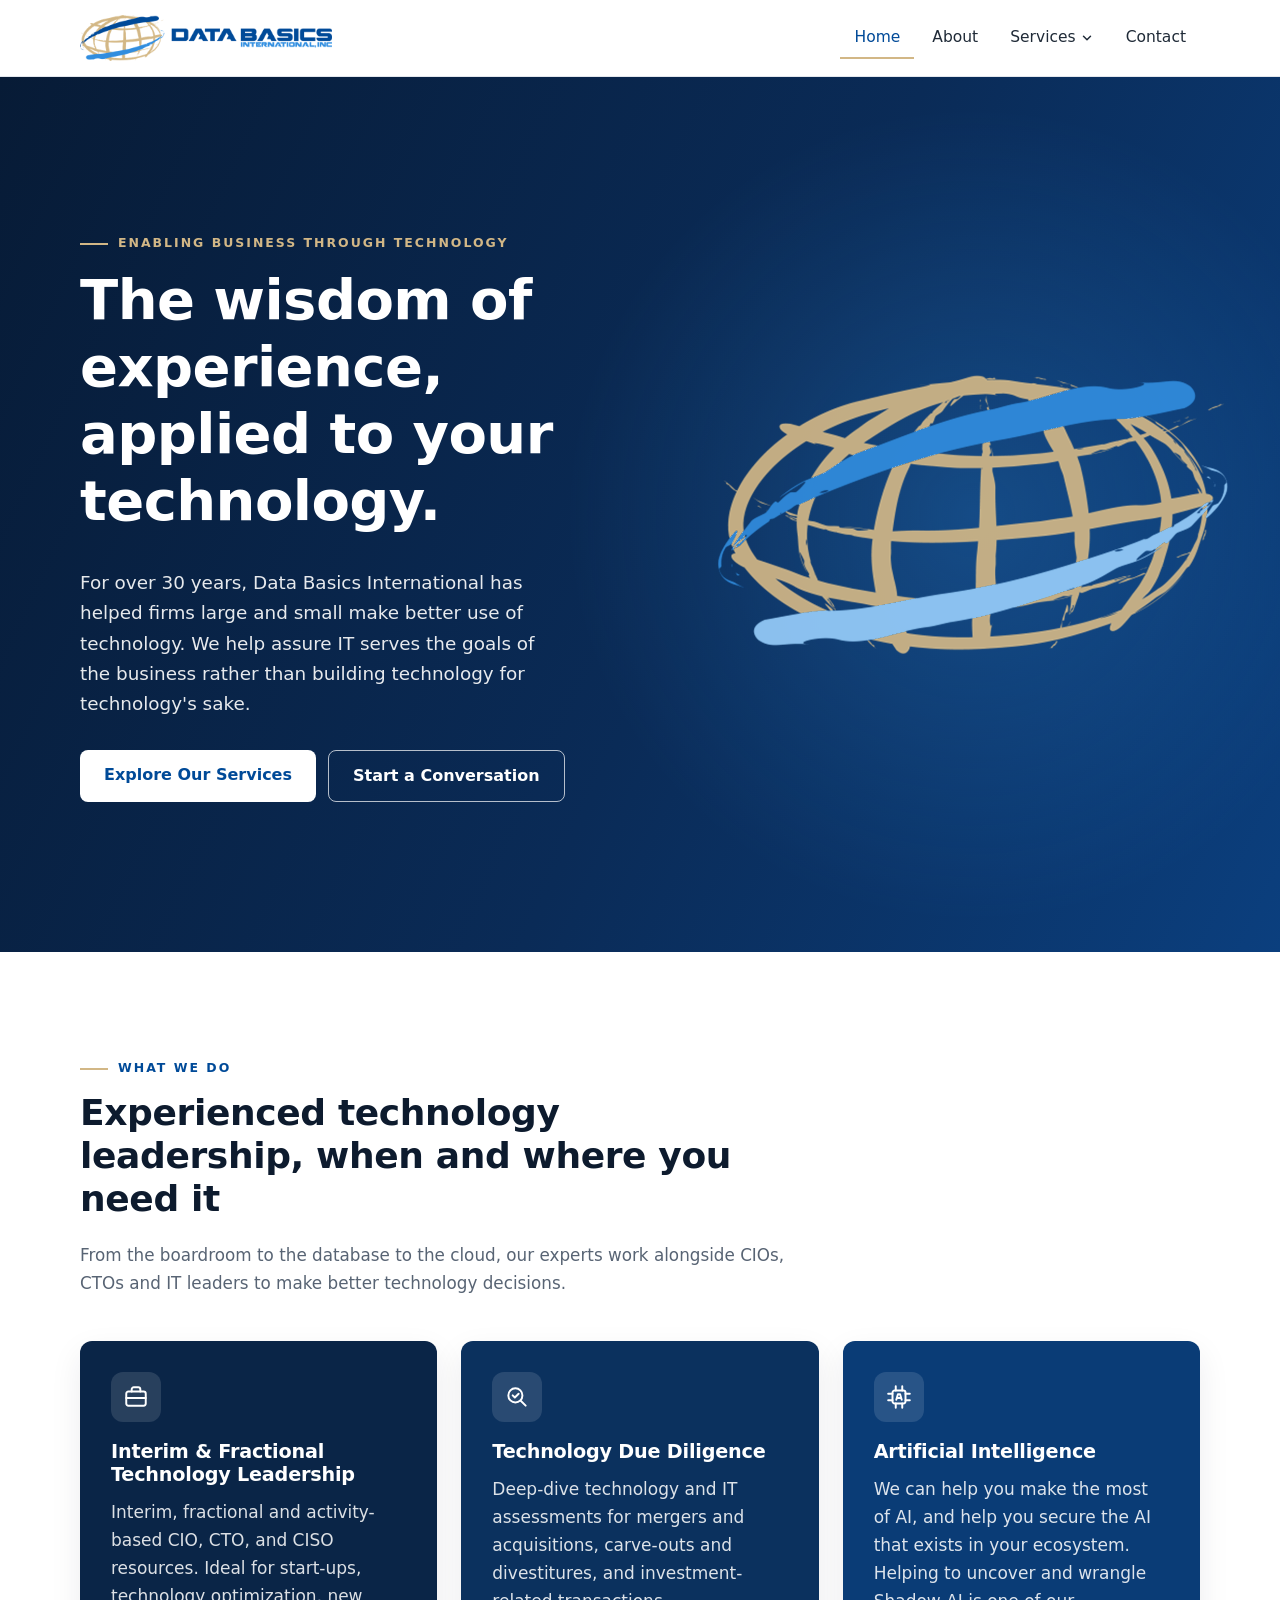
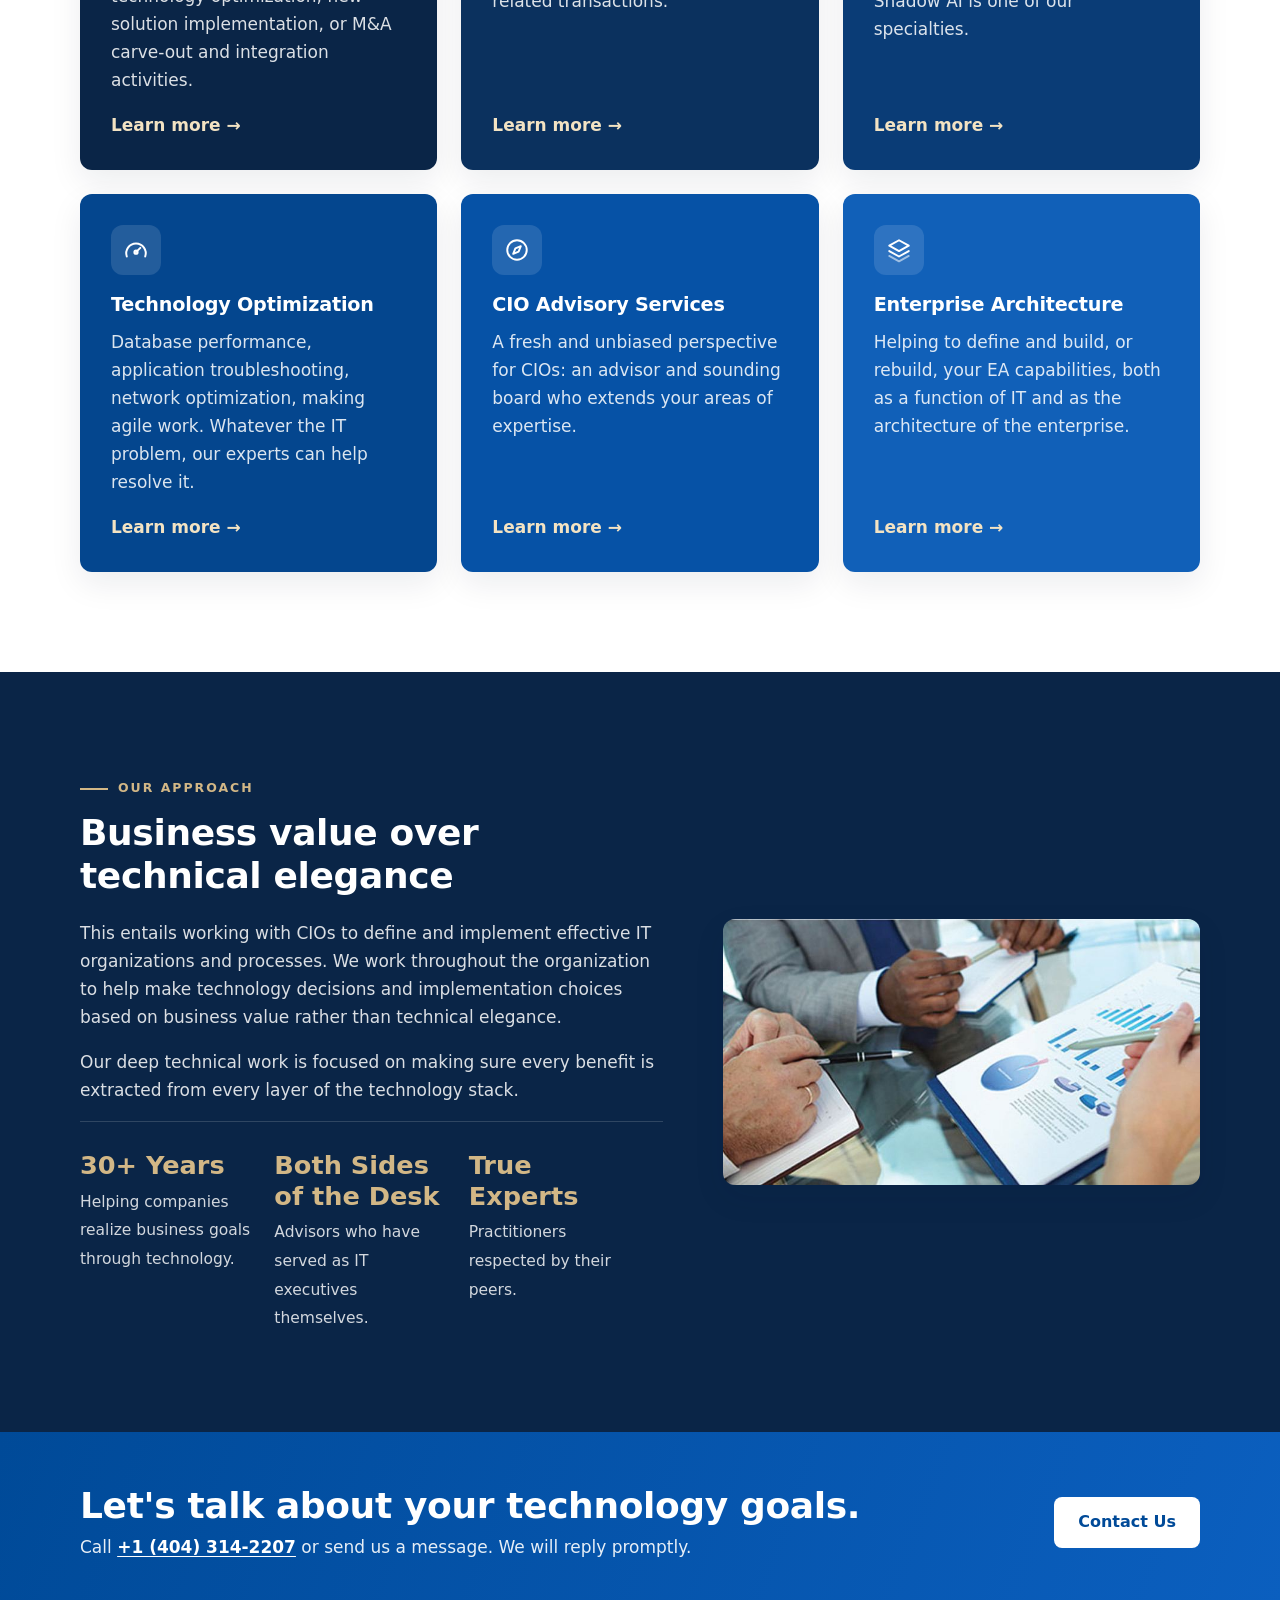
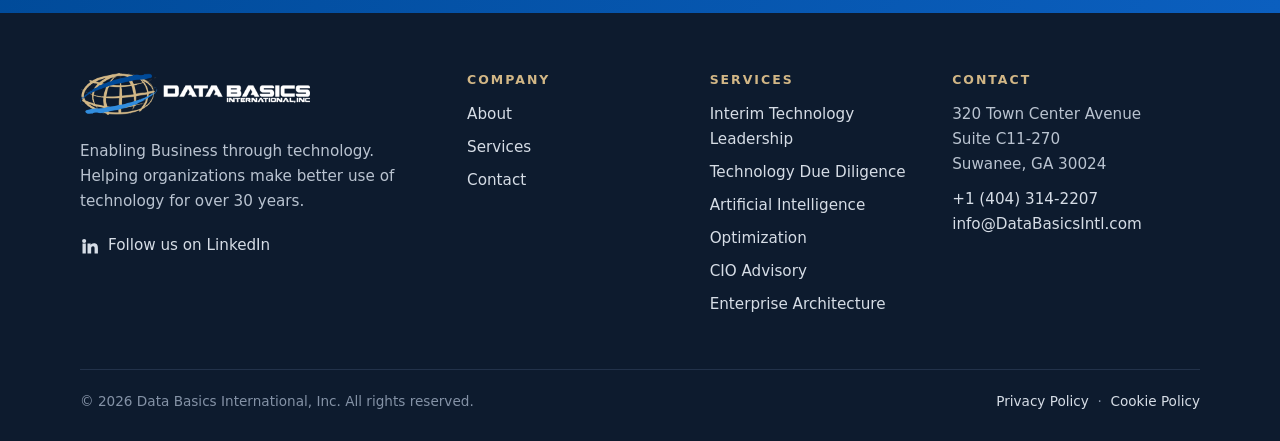
==== index.html @ 37223d24 "Use 'Technology Due Diligence' everywhere" ====
<!doctype html>
<html lang="en">
<head>
  <meta charset="utf-8">
  <meta http-equiv="Content-Security-Policy" content="default-src 'self'; script-src 'self'; style-src 'self' 'unsafe-inline' https://fonts.googleapis.com; font-src https://fonts.gstatic.com; img-src 'self' data:; connect-src 'self'; form-action https://forms.databasicsintl.com; base-uri 'self'; object-src 'none'">
  <meta name="referrer" content="strict-origin-when-cross-origin">
  <meta name="viewport" content="width=device-width, initial-scale=1">
  <title>Data Basics International | CIO Advisory, Interim CIO/CTO/CISO, Enterprise Architecture &amp; AI</title>
  <meta name="description" content="For over 30 years, Data Basics International has helped organizations make better use of technology: CIO advisory, interim and fractional CIO/CTO, enterprise architecture, technology due diligence, optimization and AI.">
  <link rel="canonical" href="https://databasicsintl.com/">
  <link rel="icon" href="images/favicon-32.png" sizes="32x32" type="image/png">
  <link rel="apple-touch-icon" href="images/apple-touch-icon.png">
  <link rel="preconnect" href="https://fonts.googleapis.com">
  <link rel="preconnect" href="https://fonts.gstatic.com" crossorigin>
  <link href="https://fonts.googleapis.com/css2?family=Inter:wght@400;500;600&family=Plus+Jakarta+Sans:wght@600;700;800&display=swap" rel="stylesheet">
  <link rel="stylesheet" href="css/styles.css?v=10">
</head>
<body>
  <a class="skip-link" href="#main">Skip to content</a>

  <header class="site-header">
    <div class="container header-inner">
      <a class="logo" href="./"><img src="images/logo-horizontal.png" alt="Data Basics International, Inc." width="702" height="128"></a>
      <button class="nav-toggle" aria-label="Menu" aria-expanded="false" aria-controls="site-nav"><span></span><span></span><span></span></button>
      <nav class="nav" id="site-nav" aria-label="Main">
        <a href="./" aria-current="page">Home</a>
        <a href="about.html">About</a>
        <div class="dropdown">
          <a class="dropdown-toggle" href="services.html" aria-haspopup="true">Services <svg class="caret" viewBox="0 0 24 24" fill="none" stroke="currentColor" stroke-width="2.5" stroke-linecap="round" stroke-linejoin="round" aria-hidden="true"><path d="m6 9 6 6 6-6"/></svg></a>
          <div class="dropdown-menu">
            <a href="services.html#interim">Interim &amp; Fractional Technology Leadership</a>
            <a href="services.html#due-diligence">Technology Due Diligence</a>
            <a href="services.html#ai">Artificial Intelligence</a>
            <a href="services.html#optimization">Technology Optimization</a>
            <a href="services.html#advisory">CIO Advisory Services</a>
            <a href="services.html#architecture">Enterprise Architecture</a>
          </div>
        </div>
        <a href="contact.html">Contact</a>
      </nav>
    </div>
  </header>

  <main id="main">
    <section class="hero hero-logo">
      <div class="container">
        <span class="eyebrow">Enabling Business through technology</span>
        <h1>The wisdom of experience, applied to your technology.</h1>
        <p>For over 30 years, Data Basics International has helped firms large and small make better use of technology. We help assure IT serves the goals of the business rather than building technology for technology's sake.</p>
        <div class="actions">
          <a class="btn btn-light" href="services.html">Explore Our Services</a>
          <a class="btn btn-ghost" href="contact.html#request">Start a Conversation</a>
        </div>
      </div>
    </section>

    <section class="section">
      <div class="container">
        <div class="section-head">
          <span class="eyebrow">What we do</span>
          <h2>Experienced technology leadership, when and where you need it</h2>
          <p>From the boardroom to the database to the cloud, our experts work alongside CIOs, CTOs and IT leaders to make better technology decisions.</p>
        </div>
        <div class="grid grid-3 services-graded">
          <div class="card card-feature">
            <div class="icon"><svg viewBox="0 0 24 24" fill="none" stroke="currentColor" stroke-width="1.8" stroke-linecap="round" stroke-linejoin="round"><rect x="3" y="7" width="18" height="13" rx="2"/><path d="M8 7V5a2 2 0 0 1 2-2h4a2 2 0 0 1 2 2v2M3 13h18"/></svg></div>
            <h3>Interim &amp; Fractional Technology Leadership</h3>
            <p>Interim, fractional and activity-based CIO, CTO, and CISO resources. Ideal for start-ups, technology optimization, new solution implementation, or M&amp;A carve-out and integration activities.</p>
            <a class="more" href="services.html#interim">Learn more &rarr;</a>
          </div>
          <div class="card card-feature">
            <div class="icon"><svg viewBox="0 0 24 24" fill="none" stroke="currentColor" stroke-width="1.8" stroke-linecap="round" stroke-linejoin="round"><circle cx="10.5" cy="10.5" r="6.5"/><path d="m20 20-4.8-4.8M8 10.5l2 2 3.5-3.5"/></svg></div>
            <h3>Technology Due Diligence</h3>
            <p>Deep-dive technology and IT assessments for mergers and acquisitions, carve-outs and divestitures, and investment-related transactions.</p>
            <a class="more" href="services.html#due-diligence">Learn more &rarr;</a>
          </div>
          <div class="card card-feature">
            <div class="icon"><svg viewBox="0 0 24 24" fill="none" stroke="currentColor" stroke-width="1.8" stroke-linecap="round" stroke-linejoin="round"><rect x="6" y="6" width="12" height="12" rx="2"/><path d="M9.5 14.5 11 9.5h2l1.5 5M10 13h4M9 2v4M15 2v4M9 18v4M15 18v4M2 9h4M2 15h4M18 9h4M18 15h4"/></svg></div>
            <h3>Artificial Intelligence</h3>
            <p>We can help you make the most of AI, and help you secure the AI that exists in your ecosystem. Helping to uncover and wrangle Shadow AI is one of our specialties.</p>
            <a class="more" href="services.html#ai">Learn more &rarr;</a>
          </div>
          <div class="card card-feature">
            <div class="icon"><svg viewBox="0 0 24 24" fill="none" stroke="currentColor" stroke-width="1.8" stroke-linecap="round" stroke-linejoin="round"><path d="M12 14l4-4"/><path d="M3.5 18a9 9 0 1 1 17 0"/><circle cx="12" cy="14" r="1.5"/></svg></div>
            <h3>Technology Optimization</h3>
            <p>Database performance, application troubleshooting, network optimization, making agile work. Whatever the IT problem, our experts can help resolve it.</p>
            <a class="more" href="services.html#optimization">Learn more &rarr;</a>
          </div>
          <div class="card card-feature">
            <div class="icon"><svg viewBox="0 0 24 24" fill="none" stroke="currentColor" stroke-width="1.8" stroke-linecap="round" stroke-linejoin="round"><circle cx="12" cy="12" r="9"/><path d="m15.5 8.5-2 5-5 2 2-5z"/></svg></div>
            <h3>CIO Advisory Services</h3>
            <p>A fresh and unbiased perspective for CIOs: an advisor and sounding board who extends your areas of expertise.</p>
            <a class="more" href="services.html#advisory">Learn more &rarr;</a>
          </div>
          <div class="card card-feature">
            <div class="icon"><svg viewBox="0 0 24 24" fill="none" stroke="currentColor" stroke-width="1.8" stroke-linecap="round" stroke-linejoin="round"><path d="m12 3 9 5-9 5-9-5 9-5z"/><path d="m3 13 9 5 9-5"/><path d="m3 17.5 9 5 9-5" opacity=".55"/></svg></div>
            <h3>Enterprise Architecture</h3>
            <p>Helping to define and build, or rebuild, your EA capabilities, both as a function of IT and as the architecture of the enterprise.</p>
            <a class="more" href="services.html#architecture">Learn more &rarr;</a>
          </div>
        </div>
      </div>
    </section>

    <section class="section band">
      <div class="container split">
        <div>
          <span class="eyebrow" style="color:var(--tan)">Our approach</span>
          <h2>Business value over technical elegance</h2>
          <p>This entails working with CIOs to define and implement effective IT organizations and processes. We work throughout the organization to help make technology decisions and implementation choices based on business value rather than technical elegance.</p>
          <p>Our deep technical work is focused on making sure every benefit is extracted from every layer of the technology stack.</p>
          <div class="pillars">
            <div><strong>30+ Years</strong><span>Helping companies realize business goals through technology.</span></div>
            <div><strong>Both Sides of the Desk</strong><span>Advisors who have served as IT executives themselves.</span></div>
            <div><strong>True Experts</strong><span>Practitioners respected by their peers.</span></div>
          </div>
        </div>
        <img src="images/consultation.jpg" alt="Consultants reviewing charts and reports at a meeting" width="800" height="446" loading="lazy">
      </div>
    </section>

    <section class="cta">
      <div class="container">
        <div>
          <h2>Let's talk about your technology goals.</h2>
          <p>Call <a href="tel:+14043142207" target="_blank" rel="noopener">+1 (404) 314-2207</a> or send us a message. We will reply promptly.</p>
        </div>
        <a class="btn btn-light" href="contact.html#request">Contact Us</a>
      </div>
    </section>
  </main>

  <footer class="site-footer">
    <div class="container">
      <div class="footer-grid">
        <div>
          <a class="logo" href="./"><img src="images/logo-horizontal-light.png" alt="Data Basics International, Inc." width="702" height="128" loading="lazy"></a>
          <p style="margin-top:16px">Enabling Business through technology. Helping organizations make better use of technology for over 30 years.</p>
          <a class="social" href="https://www.linkedin.com/company/11306649/" rel="noopener" target="_blank"><svg viewBox="0 0 24 24" fill="currentColor" aria-hidden="true"><path d="M4.98 3.5a2.5 2.5 0 1 1 0 5 2.5 2.5 0 0 1 0-5zM3 9h4v12H3zM9 9h3.8v1.7h.1c.5-1 1.8-2 3.8-2 4 0 4.8 2.6 4.8 6V21h-4v-5.6c0-1.3 0-3-1.9-3s-2.2 1.5-2.2 2.9V21H9z"/></svg> Follow us on LinkedIn</a>
        </div>
        <div>
          <h3>Company</h3>
          <ul>
            <li><a href="about.html">About</a></li>
            <li><a href="services.html">Services</a></li>
            <li><a href="contact.html">Contact</a></li>
          </ul>
        </div>
        <div>
          <h3>Services</h3>
          <ul>
            <li><a href="services.html#interim">Interim Technology Leadership</a></li>
            <li><a href="services.html#due-diligence">Technology Due Diligence</a></li>
            <li><a href="services.html#ai">Artificial Intelligence</a></li>
            <li><a href="services.html#optimization">Optimization</a></li>
            <li><a href="services.html#advisory">CIO Advisory</a></li>
            <li><a href="services.html#architecture">Enterprise Architecture</a></li>
          </ul>
        </div>
        <div>
          <h3>Contact</h3>
          <address>320 Town Center Avenue<br>Suite C11-270<br>Suwanee, GA 30024</address>
          <p style="margin-top:10px"><a href="tel:+14043142207" target="_blank" rel="noopener">+1 (404) 314-2207</a><br><a href="mailto:info@DataBasicsIntl.com">info@DataBasicsIntl.com</a></p>
        </div>
      </div>
      <div class="footer-bottom">
        <span>&copy; <span id="year">2026</span> Data Basics International, Inc. All rights reserved.</span>
        <span><a href="privacy.html">Privacy Policy</a> &nbsp;&middot;&nbsp; <a href="cookies.html">Cookie Policy</a></span>
      </div>
    </div>
  </footer>

  <script src="js/main.js?v=2"></script>
</body>
</html>
---- css/styles.css ----
/* DataBasicsIntl.com — site styles */
:root {
  --navy: #004a98;        /* logo "DATA BASICS" */
  --navy-dark: #0a2547;   /* dark sections */
  --navy-ink: #0d1b2e;    /* headings */
  --blue: #318dde;        /* logo swoosh */
  --tan: #d2b786;         /* logo globe */
  --tan-light: #f6f0e4;
  --ink: #1f2a37;
  --muted: #586474;
  --line: #e3e7ed;
  --paper: #ffffff;
  --mist: #f4f7fb;
  --radius: 12px;
  --shadow: 0 12px 32px rgba(13, 27, 46, 0.08);
  --max: 1160px;
  --head: "Plus Jakarta Sans", "Segoe UI", system-ui, -apple-system, Roboto, Arial, sans-serif;
  --sans: "Inter", system-ui, -apple-system, "Segoe UI", Roboto, Arial, sans-serif;
}

*, *::before, *::after { box-sizing: border-box; }
html { scroll-behavior: smooth; }
body { margin: 0; font-family: var(--sans); font-size: 17px; line-height: 1.65; color: var(--ink); background: var(--paper); -webkit-font-smoothing: antialiased; }
img { max-width: 100%; height: auto; display: block; }
a { color: var(--navy); text-underline-offset: 3px; }
a:hover { color: var(--blue); }
h1, h2, h3 { font-family: var(--head); color: var(--navy-ink); font-weight: 700; line-height: 1.2; letter-spacing: -0.01em; margin: 0 0 0.6em; }
h1 { font-size: clamp(2.1rem, 4.6vw, 3.5rem); font-weight: 800; }
h2 { font-size: clamp(1.6rem, 3vw, 2.25rem); }
h3 { font-size: 1.2rem; }
p { margin: 0 0 1em; }

.container { width: 100%; max-width: var(--max); margin: 0 auto; padding: 0 20px; }
.skip-link { position: absolute; left: -9999px; }
.skip-link:focus { left: 16px; top: 16px; z-index: 100; background: #fff; padding: 8px 14px; border-radius: 8px; }

/* Header */
.site-header { position: sticky; top: 0; z-index: 50; background: rgba(255,255,255,0.96); backdrop-filter: blur(8px); border-bottom: 1px solid var(--line); }
.header-inner { display: flex; align-items: center; justify-content: space-between; gap: 16px; min-height: 76px; }
.logo { display: inline-flex; align-items: center; }
.logo img { height: 46px; width: auto; }
.nav { display: flex; align-items: center; gap: 4px; }
.nav a { color: var(--ink); text-decoration: none; font-weight: 500; font-size: 0.97rem; padding: 8px 14px; border-radius: 8px; }
.nav a:hover { background: var(--mist); color: var(--navy); }
.nav a[aria-current="page"] { color: var(--navy); box-shadow: inset 0 -2px 0 var(--tan); border-radius: 0; }
/* Services dropdown: opens on hover or keyboard focus (desktop); always listed in the phone menu */
.dropdown { position: relative; }
.dropdown-toggle { display: inline-flex; align-items: center; gap: 4px; }
.caret { width: 14px; height: 14px; transition: transform 0.15s ease; }
.dropdown-menu { display: none; position: absolute; top: 100%; right: -60px; z-index: 60; min-width: 340px; padding-top: 8px; }
.dropdown-menu::before { content: ""; position: absolute; inset: 8px 0 0; background: #fff; border: 1px solid var(--line); border-top: 3px solid var(--tan); border-radius: 0 0 10px 10px; box-shadow: var(--shadow); z-index: -1; }
.dropdown-menu a { display: block; padding: 10px 18px; border-radius: 0; font-size: 0.95rem; white-space: nowrap; }
.dropdown-menu a:first-child { margin-top: 6px; }
.dropdown-menu a:last-child { margin-bottom: 6px; }
.dropdown:hover .dropdown-menu, .dropdown:focus-within .dropdown-menu { display: block; }
.dropdown:hover .caret, .dropdown:focus-within .caret { transform: rotate(180deg); }
.nav-toggle { display: none; background: none; border: 1px solid var(--line); border-radius: 8px; padding: 8px 10px; cursor: pointer; }
.nav-toggle span { display: block; width: 20px; height: 2px; background: var(--ink); margin: 4px 0; }
@media (max-width: 880px) {
  .nav-toggle { display: block; }
  .nav { display: none; position: absolute; top: 76px; left: 0; right: 0; flex-direction: column; align-items: stretch; gap: 0; background: #fff; border-bottom: 1px solid var(--line); padding: 8px 20px 16px; }
  .nav.open { display: flex; }
  .nav a { padding: 12px 8px; }
  .nav a[aria-current="page"] { box-shadow: none; }
  .dropdown-menu { display: block; position: static; min-width: 0; padding: 0 0 6px 14px; }
  .dropdown-menu::before { display: none; }
  .dropdown-menu a { padding: 9px 8px; font-size: 0.93rem; color: var(--muted); border-left: 2px solid var(--line); white-space: normal; }
  .dropdown-menu a:first-child, .dropdown-menu a:last-child { margin: 0; }
  .caret { display: none; }
}
@media (max-width: 420px) { .logo img { height: 36px; } }

/* Buttons */
.btn { display: inline-block; background: var(--navy); color: #fff !important; text-decoration: none; font-family: var(--head); font-weight: 600; padding: 12px 24px; border-radius: 8px; border: 0; cursor: pointer; font-size: 1rem; transition: background 0.15s ease, transform 0.15s ease; }
.btn:hover { background: var(--navy-dark); transform: translateY(-1px); }
.btn-outline { background: transparent; border: 1.5px solid currentColor; color: var(--navy) !important; }
.btn-outline:hover { background: var(--mist); }
.btn-light { background: #fff; color: var(--navy) !important; }
.btn-light:hover { background: var(--tan-light); }
.btn-ghost { background: transparent; border: 1.5px solid rgba(255,255,255,0.7); color: #fff !important; }
.btn-ghost:hover { background: rgba(255,255,255,0.12); }

/* Hero */
.hero { position: relative; color: #fff; background: var(--navy-dark); overflow: hidden; }
.hero::before { content: ""; position: absolute; inset: 0; background: linear-gradient(100deg, rgba(10,37,71,0.95) 0%, rgba(10,37,71,0.82) 48%, rgba(0,74,152,0.45) 100%); }
.hero.hero-logo { background: radial-gradient(circle at 76% 50%, rgba(49,141,222,0.28), rgba(49,141,222,0) 38%), linear-gradient(115deg, #071b36 0%, #0a2b57 55%, #0b3f7e 100%); }
.hero.hero-logo::before { background: none; }
.hero.hero-logo::after { content: ""; position: absolute; right: 4%; top: 50%; transform: translateY(-50%); width: min(40vw, 580px); aspect-ratio: 984 / 538; background: url("../images/hero-logo-globe.png") center / contain no-repeat; opacity: 0.92; pointer-events: none; }
.hero.hero-logo .container { z-index: 1; }
.hero.hero-logo h1, .hero.hero-logo p { max-width: 30rem; }
@media (max-width: 1100px) { .hero.hero-logo::after { width: 38vw; right: 2%; opacity: 0.6; } }
@media (max-width: 880px) { .hero.hero-logo::after { width: 90vw; right: -20vw; top: 62%; opacity: 0.18; } }
.hero .container { position: relative; padding-top: clamp(76px, 12vw, 150px); padding-bottom: clamp(76px, 12vw, 150px); }
.hero h1 { color: #fff; max-width: 14em; }
.hero p { font-size: 1.15rem; max-width: 36em; color: rgba(255,255,255,0.9); }
.hero .actions { display: flex; flex-wrap: wrap; gap: 12px; margin-top: 30px; }
.eyebrow { display: inline-block; text-transform: uppercase; letter-spacing: 0.16em; font-size: 0.78rem; font-weight: 700; font-family: var(--head); color: var(--navy); margin-bottom: 12px; }
.eyebrow::before { content: ""; display: inline-block; width: 28px; height: 2px; background: var(--tan); vertical-align: middle; margin-right: 10px; }
.hero .eyebrow { color: var(--tan); }

.page-hero { background: var(--navy-dark) url("../images/boardroom.jpg") center / cover no-repeat; position: relative; color: #fff; }
.page-hero::before { content: ""; position: absolute; inset: 0; background: rgba(10,37,71,0.86); }
.page-hero .container { position: relative; padding-top: 64px; padding-bottom: 56px; }
.page-hero h1 { color: #fff; margin-bottom: 0.4em; }
.page-hero p { color: rgba(255,255,255,0.88); max-width: 46em; font-size: 1.08rem; margin: 0; }
.page-hero .eyebrow { color: var(--tan); }

/* Sections */
.section { padding: clamp(56px, 8vw, 100px) 0; }
.section-alt { background: var(--mist); }
.section-head { max-width: 42em; margin-bottom: 44px; }
.section-head p { color: var(--muted); font-size: 1.05rem; }
.center { text-align: center; margin-left: auto; margin-right: auto; }

.grid { display: grid; gap: 24px; }
.grid-3 { grid-template-columns: repeat(3, 1fr); }
.grid-2 { grid-template-columns: repeat(2, 1fr); }
@media (max-width: 900px) { .grid-3 { grid-template-columns: repeat(2, 1fr); } }
@media (max-width: 640px) { .grid-3, .grid-2 { grid-template-columns: 1fr; } }

.card { background: #fff; border: 1px solid var(--line); border-radius: var(--radius); padding: 30px; box-shadow: var(--shadow); display: flex; flex-direction: column; }
.card p { color: var(--muted); }
.card p:last-child { margin-bottom: 0; }
.card .more { margin-top: auto; font-weight: 600; text-decoration: none; font-family: var(--head); }
.card-feature { background: var(--card-bg, var(--navy)); border-color: transparent; color: #fff; }
/* Home service cards: graded from deep navy to brand blue */
.services-graded .card-feature:nth-child(1) { --card-bg: #0a2547; }
.services-graded .card-feature:nth-child(2) { --card-bg: #0b315e; }
.services-graded .card-feature:nth-child(3) { --card-bg: #0a3c76; }
.services-graded .card-feature:nth-child(4) { --card-bg: #04468e; }
.services-graded .card-feature:nth-child(5) { --card-bg: #0652a6; }
.services-graded .card-feature:nth-child(6) { --card-bg: #1160b8; }
.card-feature .more:hover { color: #fff; }
.card-feature h3 { color: #fff; }
.card-feature p { color: rgba(255,255,255,0.86); }
.card-feature .more { color: #f3e3c3; }
.icon { width: 50px; height: 50px; border-radius: 12px; background: var(--tan-light); color: var(--navy); display: grid; place-items: center; margin-bottom: 18px; flex: none; }
.icon svg { width: 26px; height: 26px; }
.card-feature .icon { background: rgba(255,255,255,0.12); color: #fff; }

.split { display: grid; grid-template-columns: 1.1fr 0.9fr; gap: 60px; align-items: center; }
.split.reverse { grid-template-columns: 0.9fr 1.1fr; }
.split img { border-radius: var(--radius); box-shadow: var(--shadow); width: 100%; object-fit: cover; }
@media (max-width: 880px) { .split, .split.reverse { grid-template-columns: 1fr; gap: 32px; } }

.pillars { display: grid; grid-template-columns: repeat(3, 1fr); gap: 0; border-top: 1px solid rgba(255,255,255,0.15); }
.pillars div { padding: 28px 24px 0 0; }
.pillars strong { display: block; font-family: var(--head); font-size: 1.6rem; color: var(--tan); line-height: 1.2; margin-bottom: 6px; }
.pillars span { color: rgba(255,255,255,0.82); font-size: 0.97rem; }
@media (max-width: 700px) { .pillars { grid-template-columns: 1fr; } }
.band { background: var(--navy-dark); color: #fff; }
.band h2 { color: #fff; }
.band p { color: rgba(255,255,255,0.85); }

.checks { list-style: none; padding: 0; margin: 0 0 1em; }
.checks li { position: relative; padding-left: 30px; margin-bottom: 10px; }
.checks li::before { content: ""; position: absolute; left: 0; top: 0.45em; width: 18px; height: 18px; border-radius: 50%; background: var(--navy) url("data:image/svg+xml,%3Csvg xmlns='http://www.w3.org/2000/svg' viewBox='0 0 24 24' fill='none' stroke='white' stroke-width='3.5' stroke-linecap='round' stroke-linejoin='round'%3E%3Cpath d='M5 12l5 5L20 7'/%3E%3C/svg%3E") center / 12px no-repeat; }
.checks.two-col { columns: 2; column-gap: 32px; }
.checks.two-col li { break-inside: avoid; }
@media (max-width: 640px) { .checks.two-col { columns: 1; } }

/* Services page */
.service-block { display: grid; grid-template-columns: 64px 1fr; gap: 24px; padding: 44px 0; border-bottom: 1px solid var(--line); scroll-margin-top: 96px; }
.service-block:last-child { border-bottom: 0; }
.service-block .icon { margin: 0; width: 64px; height: 64px; }
.service-block h2 { font-size: 1.6rem; }
@media (max-width: 640px) { .service-block { grid-template-columns: 1fr; gap: 12px; } }

/* CTA */
.cta { background: linear-gradient(110deg, var(--navy) 0%, #0b5fbf 100%); color: #fff; }
.cta .container { display: flex; flex-wrap: wrap; align-items: center; justify-content: space-between; gap: 24px; padding-top: 52px; padding-bottom: 52px; }
.cta h2 { color: #fff; margin: 0 0 6px; }
.cta p { margin: 0; color: rgba(255,255,255,0.9); }
.cta p a { color: #fff; font-weight: 600; }

/* Contact */
.contact-grid { display: grid; grid-template-columns: 1fr 1.45fr; gap: 44px; align-items: start; }
@media (max-width: 880px) { .contact-grid { grid-template-columns: 1fr; } }
.contact-item { display: flex; gap: 14px; align-items: flex-start; margin-bottom: 22px; }
.contact-item .icon { margin: 0; width: 46px; height: 46px; }
.contact-item strong { display: block; font-family: var(--head); }
#request { scroll-margin-top: 96px; }
form .field { margin-bottom: 18px; }
form .row { display: grid; grid-template-columns: 1fr 1fr; gap: 16px; }
@media (max-width: 600px) { form .row { grid-template-columns: 1fr; } }
label, .label { display: block; font-weight: 600; font-size: 0.93rem; margin-bottom: 6px; }
label .opt, .label .opt { font-weight: 400; color: var(--muted); }
input[type="text"], input[type="email"], input[type="tel"], select, textarea { width: 100%; font: inherit; font-size: 1rem; color: var(--ink); padding: 12px 14px; border: 1px solid #c9d1dc; border-radius: 8px; background: #fff; }
textarea { min-height: 150px; resize: vertical; }
input:focus, select:focus, textarea:focus { outline: 3px solid rgba(49, 141, 222, 0.25); border-color: var(--blue); }
.file-drop { position: relative; display: block; border: 2px dashed #c9d1dc; border-radius: 10px; padding: 22px; text-align: center; background: var(--mist); cursor: pointer; font-weight: 400; transition: border-color 0.15s ease, background 0.15s ease; }
.file-drop:hover, .file-drop.drag { border-color: var(--blue); background: #eaf3fc; }
.file-drop input { position: absolute; width: 1px; height: 1px; opacity: 0; }
.file-drop strong { color: var(--navy); }
.file-drop .hint { color: var(--muted); font-size: 0.9rem; margin: 4px 0 0; }
.file-list { list-style: none; margin: 10px 0 0; padding: 0; font-size: 0.92rem; text-align: left; }
.file-list li { padding: 4px 0; border-bottom: 1px solid var(--line); }
.file-list .err { color: #b42318; }
.consent { display: flex; gap: 10px; align-items: flex-start; font-weight: 400; font-size: 0.93rem; }
.consent input { margin-top: 3px; width: 20px; height: 20px; flex: none; accent-color: var(--navy); }
.form-status { margin-top: 14px; font-weight: 500; }
.form-status.error { color: #b42318; }
.hp { position: absolute; left: -9999px; }

/* Legal */
.prose { max-width: 780px; }
.prose h2 { font-size: 1.4rem; margin-top: 1.8em; }
.prose ul { padding-left: 1.2em; }
.prose li { margin-bottom: 6px; }
.updated { color: rgba(255,255,255,0.75) !important; font-size: 0.95rem !important; margin-top: 8px !important; }

/* Footer */
.site-footer { background: var(--navy-ink); color: #b9c3d0; font-size: 0.95rem; }
.site-footer .container { padding-top: 60px; padding-bottom: 28px; }
.footer-grid { display: grid; grid-template-columns: 1.7fr 1fr 1fr 1.2fr; gap: 36px; }
@media (max-width: 880px) { .footer-grid { grid-template-columns: 1fr 1fr; } }
@media (max-width: 520px) { .footer-grid { grid-template-columns: 1fr; } }
.site-footer .logo img { height: 42px; }
.site-footer h3 { font-family: var(--head); font-size: 0.78rem; text-transform: uppercase; letter-spacing: 0.16em; color: var(--tan); margin-bottom: 14px; font-weight: 700; }
.site-footer ul { list-style: none; padding: 0; margin: 0; }
.site-footer li { margin-bottom: 8px; }
.site-footer a { color: #d6dde6; text-decoration: none; }
.site-footer a:hover { color: #fff; }
.site-footer address { font-style: normal; }
.social { display: inline-flex; align-items: center; gap: 8px; margin-top: 4px; }
.social svg { width: 20px; height: 20px; }
.footer-bottom { border-top: 1px solid #22324a; margin-top: 44px; padding-top: 20px; font-size: 0.85rem; color: #8492a6; display: flex; flex-wrap: wrap; justify-content: space-between; gap: 8px; }
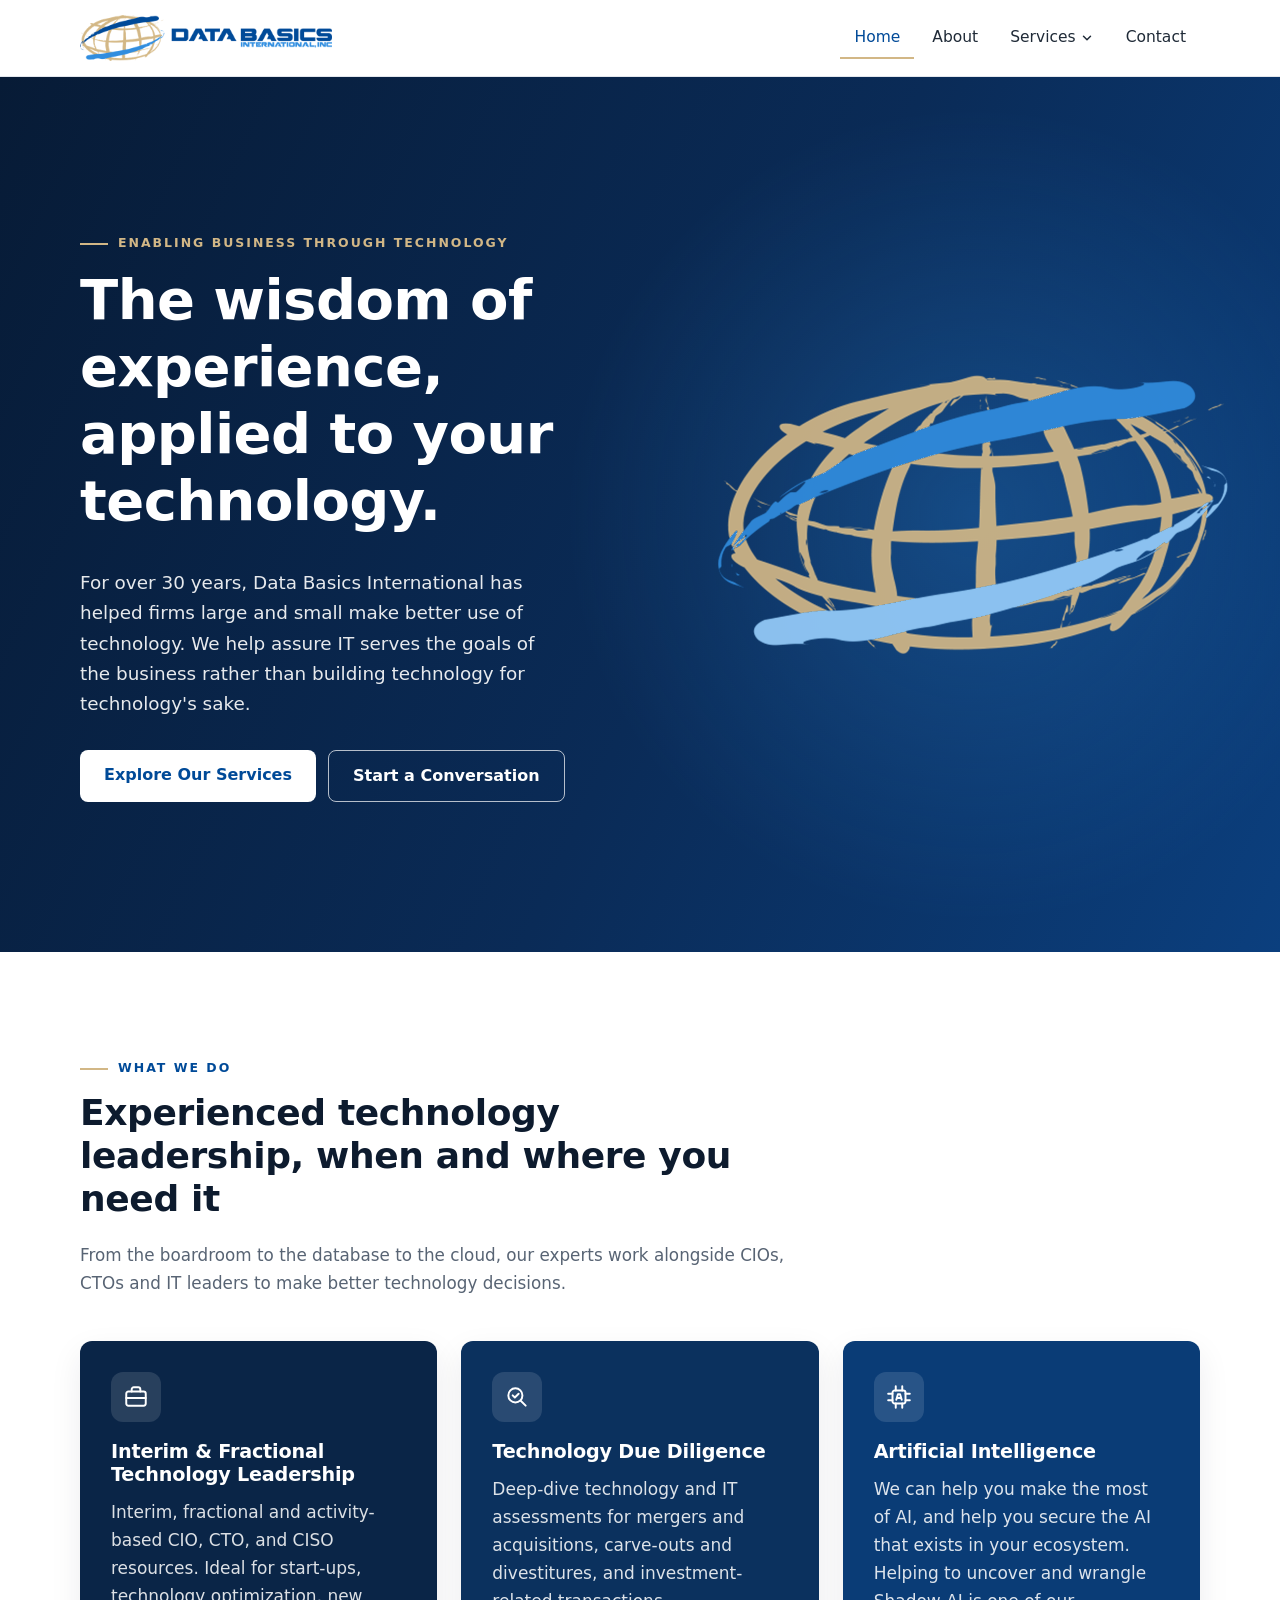
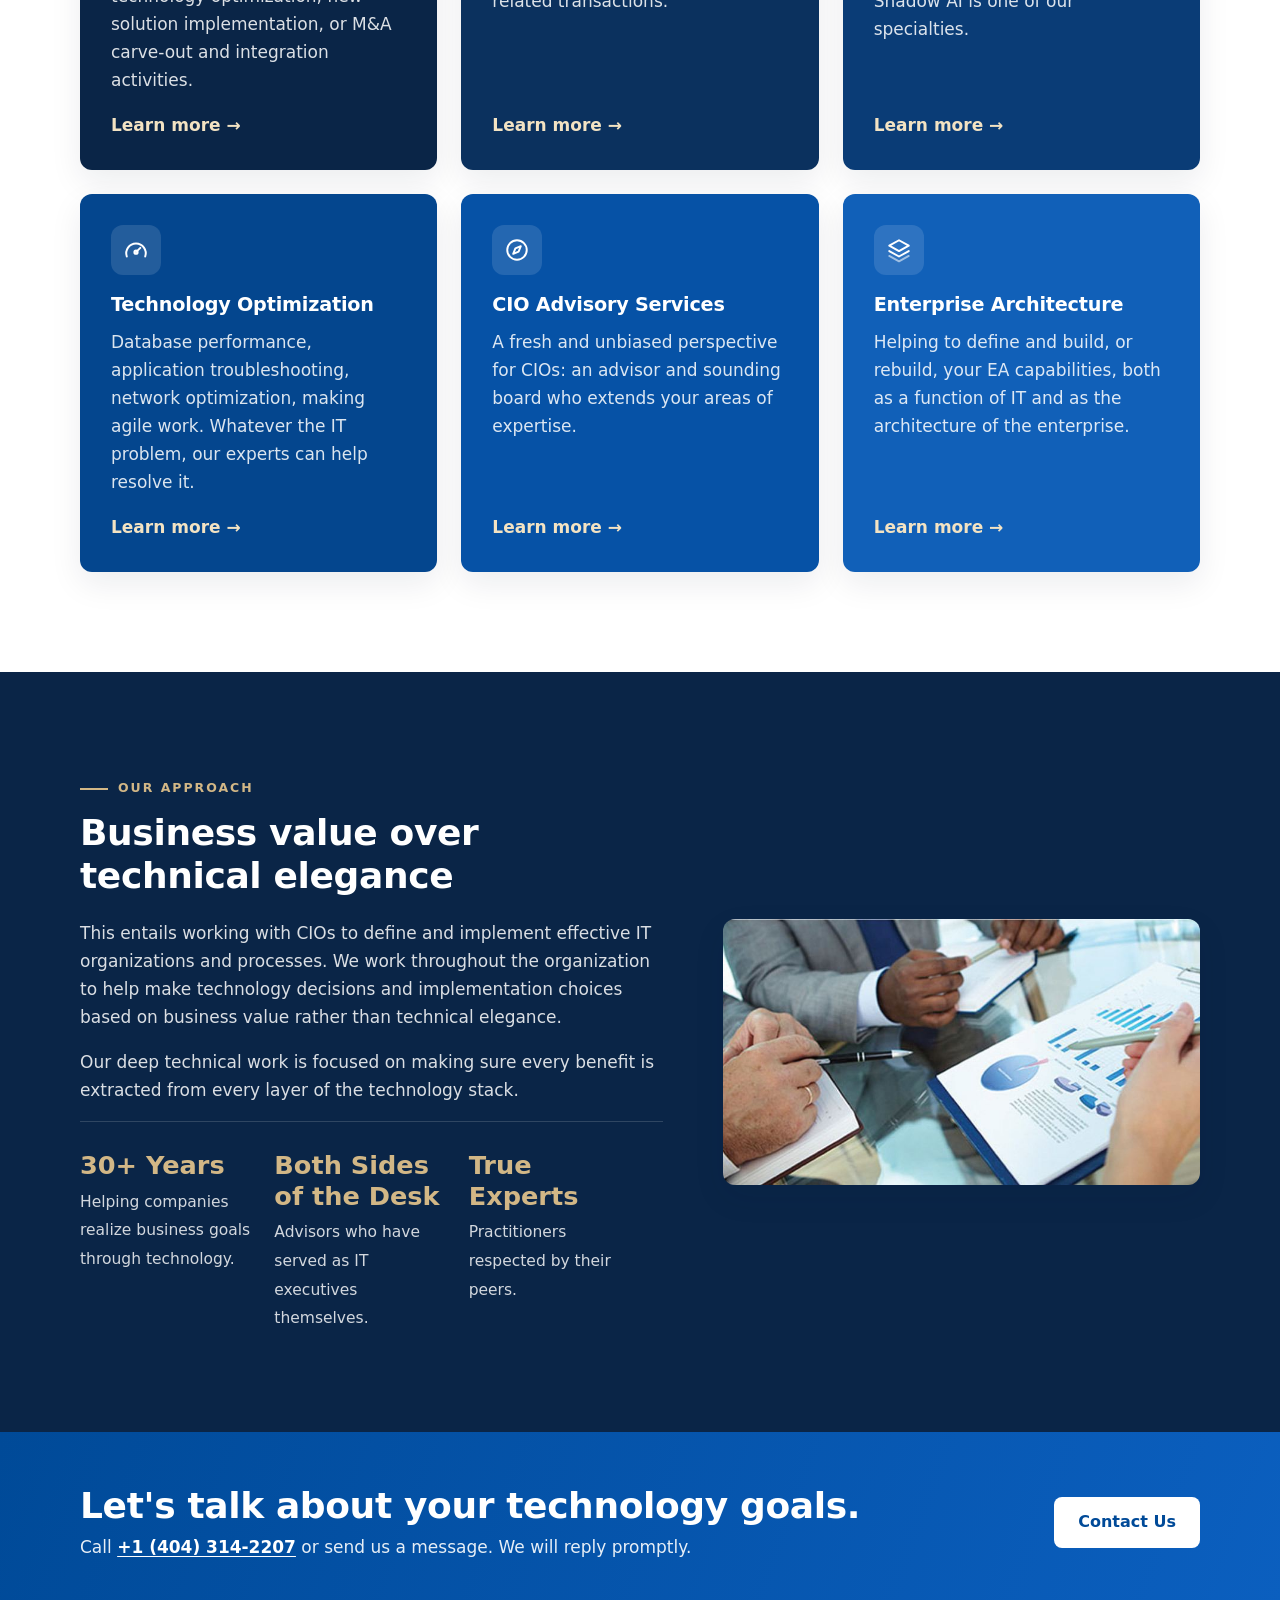
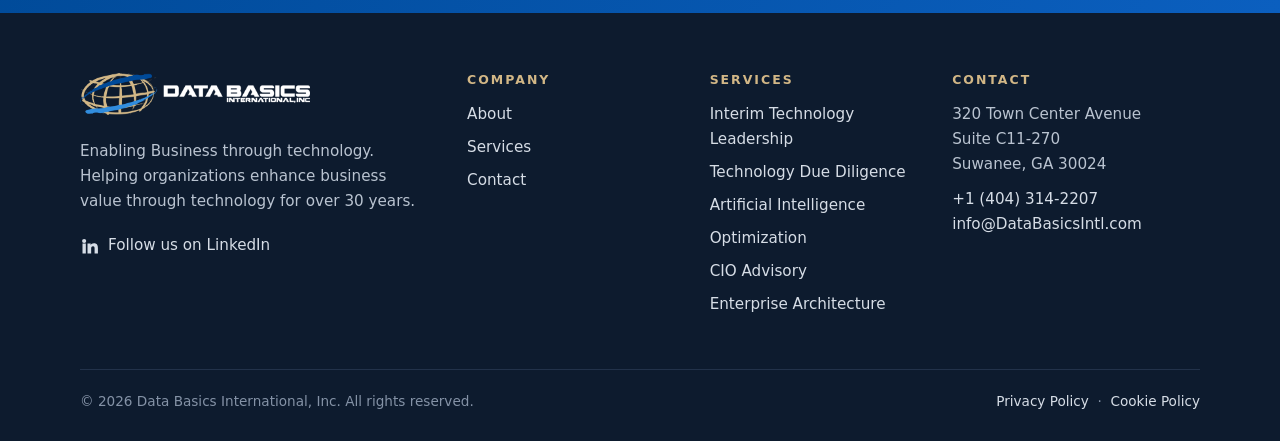
==== commit 3fd1000d: "Services page as graded cards; new footer tagline" ====
--- a/index.html
+++ b/index.html
@@ -13,7 +13,7 @@
   <link rel="preconnect" href="https://fonts.googleapis.com">
   <link rel="preconnect" href="https://fonts.gstatic.com" crossorigin>
   <link href="https://fonts.googleapis.com/css2?family=Inter:wght@400;500;600&family=Plus+Jakarta+Sans:wght@600;700;800&display=swap" rel="stylesheet">
-  <link rel="stylesheet" href="css/styles.css?v=10">
+  <link rel="stylesheet" href="css/styles.css?v=13">
 </head>
 <body>
   <a class="skip-link" href="#main">Skip to content</a>
@@ -135,7 +135,7 @@
       <div class="footer-grid">
         <div>
           <a class="logo" href="./"><img src="images/logo-horizontal-light.png" alt="Data Basics International, Inc." width="702" height="128" loading="lazy"></a>
-          <p style="margin-top:16px">Enabling Business through technology. Helping organizations make better use of technology for over 30 years.</p>
+          <p style="margin-top:16px">Enabling Business through technology. Helping organizations enhance business value through technology for over 30 years.</p>
           <a class="social" href="https://www.linkedin.com/company/11306649/" rel="noopener" target="_blank"><svg viewBox="0 0 24 24" fill="currentColor" aria-hidden="true"><path d="M4.98 3.5a2.5 2.5 0 1 1 0 5 2.5 2.5 0 0 1 0-5zM3 9h4v12H3zM9 9h3.8v1.7h.1c.5-1 1.8-2 3.8-2 4 0 4.8 2.6 4.8 6V21h-4v-5.6c0-1.3 0-3-1.9-3s-2.2 1.5-2.2 2.9V21H9z"/></svg> Follow us on LinkedIn</a>
         </div>
         <div>
--- a/css/styles.css
+++ b/css/styles.css
@@ -98,9 +98,11 @@
 .eyebrow::before { content: ""; display: inline-block; width: 28px; height: 2px; background: var(--tan); vertical-align: middle; margin-right: 10px; }
 .hero .eyebrow { color: var(--tan); }
 
-.page-hero { background: var(--navy-dark) url("../images/boardroom.jpg") center / cover no-repeat; position: relative; color: #fff; }
-.page-hero::before { content: ""; position: absolute; inset: 0; background: rgba(10,37,71,0.86); }
-.page-hero .container { position: relative; padding-top: 64px; padding-bottom: 56px; }
+.page-hero { background: radial-gradient(circle at 84% 50%, rgba(49,141,222,0.26), rgba(49,141,222,0) 40%), linear-gradient(115deg, #071b36 0%, #0a2b57 55%, #0b3f7e 100%); position: relative; color: #fff; overflow: hidden; }
+/* faint logo globe on the right of every inner-page banner */
+.page-hero::after { content: ""; position: absolute; right: 3%; top: 50%; transform: translateY(-50%); width: min(34vw, 460px); aspect-ratio: 984 / 538; background: url("../images/hero-logo-globe.png") center / contain no-repeat; opacity: 0.28; pointer-events: none; }
+@media (max-width: 880px) { .page-hero::after { width: 70vw; right: -18vw; opacity: 0.14; } }
+.page-hero .container { position: relative; z-index: 1; padding-top: 64px; padding-bottom: 56px; }
 .page-hero h1 { color: #fff; margin-bottom: 0.4em; }
 .page-hero p { color: rgba(255,255,255,0.88); max-width: 46em; font-size: 1.08rem; margin: 0; }
 .page-hero .eyebrow { color: var(--tan); }
@@ -225,3 +227,19 @@
 .social { display: inline-flex; align-items: center; gap: 8px; margin-top: 4px; }
 .social svg { width: 20px; height: 20px; }
 .footer-bottom { border-top: 1px solid #22324a; margin-top: 44px; padding-top: 20px; font-size: 0.85rem; color: #8492a6; display: flex; flex-wrap: wrap; justify-content: space-between; gap: 8px; }
+
+/* Industries served panel (About page) */
+.industries-card { background: var(--navy-dark); color: #fff; border-radius: var(--radius); padding: 34px 32px 26px; box-shadow: var(--shadow); }
+.industries-card .eyebrow { color: var(--tan); }
+.industries-card h3 { color: #fff; font-size: 1.35rem; margin-bottom: 18px; }
+.industries { list-style: none; margin: 0; padding: 0; columns: 2; column-gap: 28px; }
+.industries li { break-inside: avoid; position: relative; padding: 7px 0 7px 20px; border-bottom: 1px solid rgba(255,255,255,0.1); color: rgba(255,255,255,0.92); }
+.industries li::before { content: ""; position: absolute; left: 0; top: 50%; width: 8px; height: 8px; margin-top: -4px; border-radius: 50%; background: var(--tan); }
+@media (max-width: 400px) { .industries { columns: 1; } }
+
+/* Services page: graded cards */
+.service-card { scroll-margin-top: 96px; }
+.service-card h3 { font-size: 1.3rem; }
+.card-feature .checks li { color: rgba(255,255,255,0.9); font-size: 0.97rem; }
+.card-feature .checks li::before { background-color: var(--tan); }
+.card-feature .checks { margin-bottom: 0; }
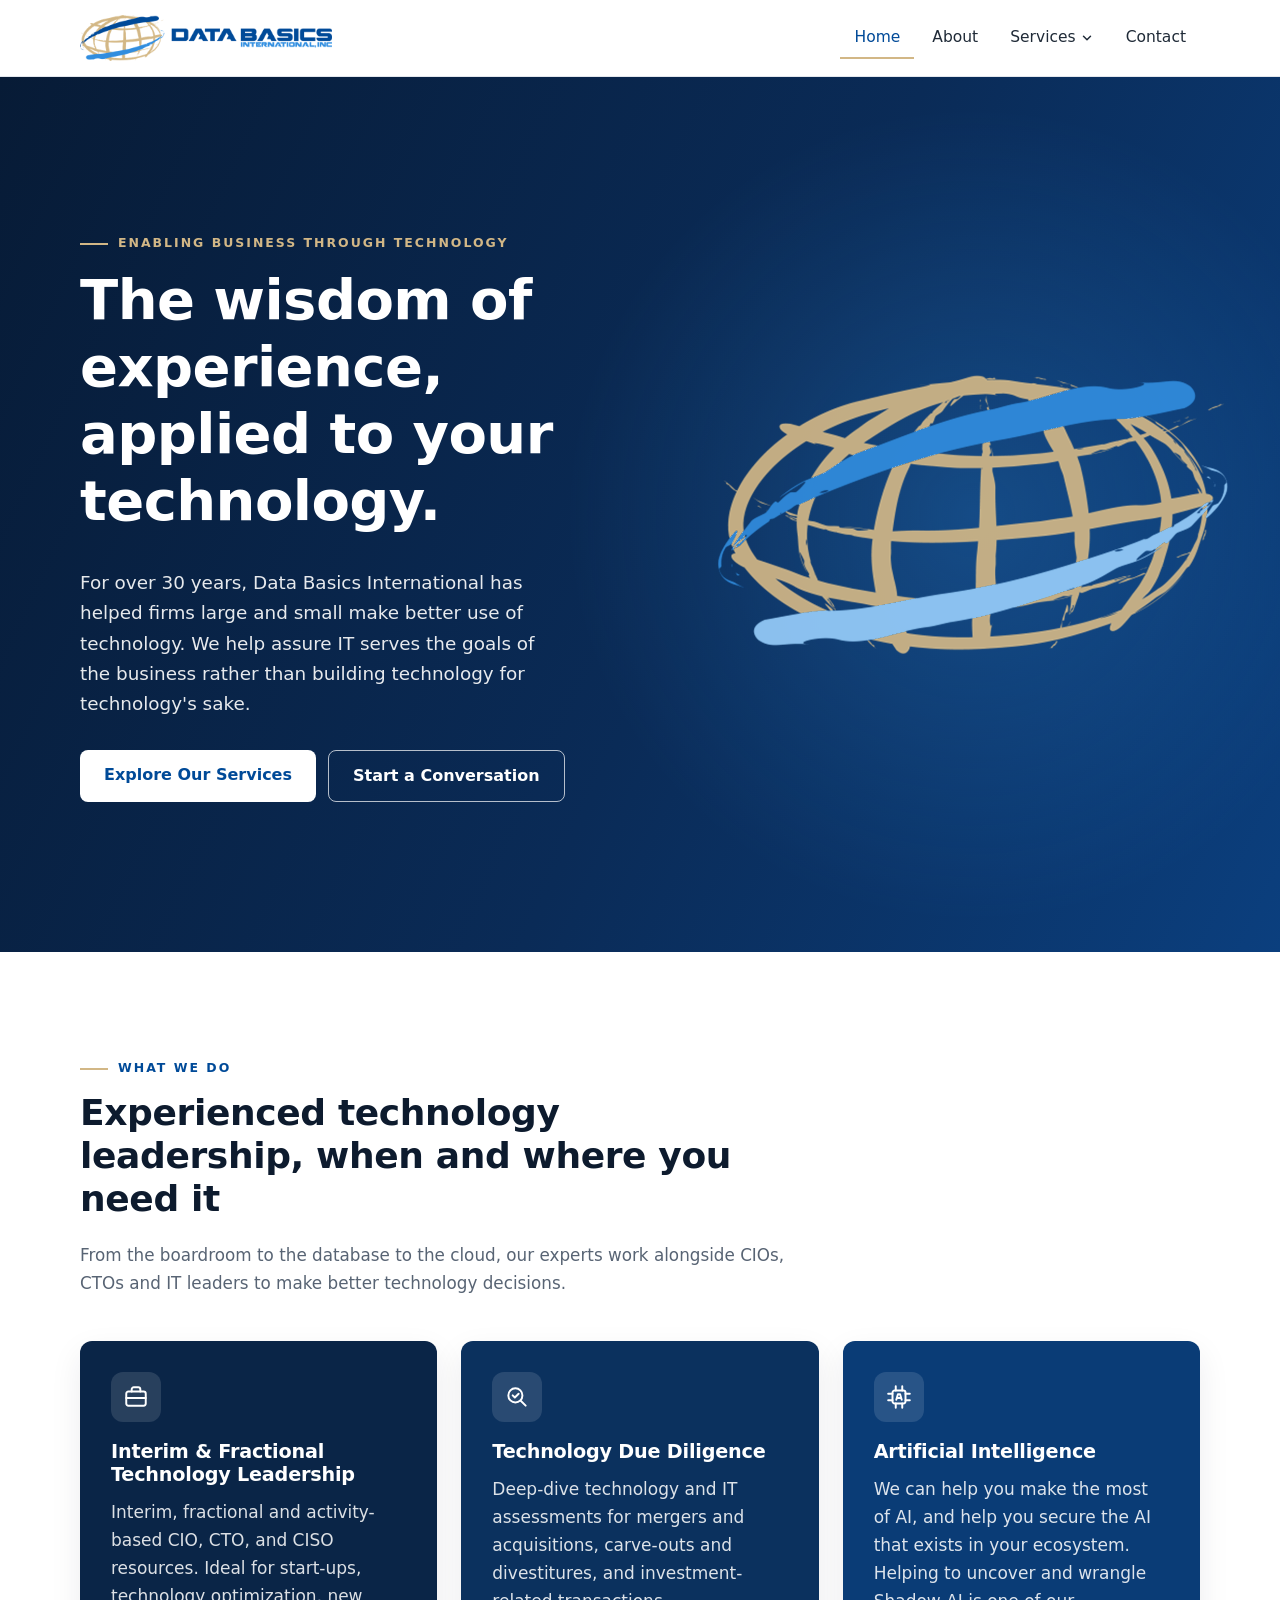
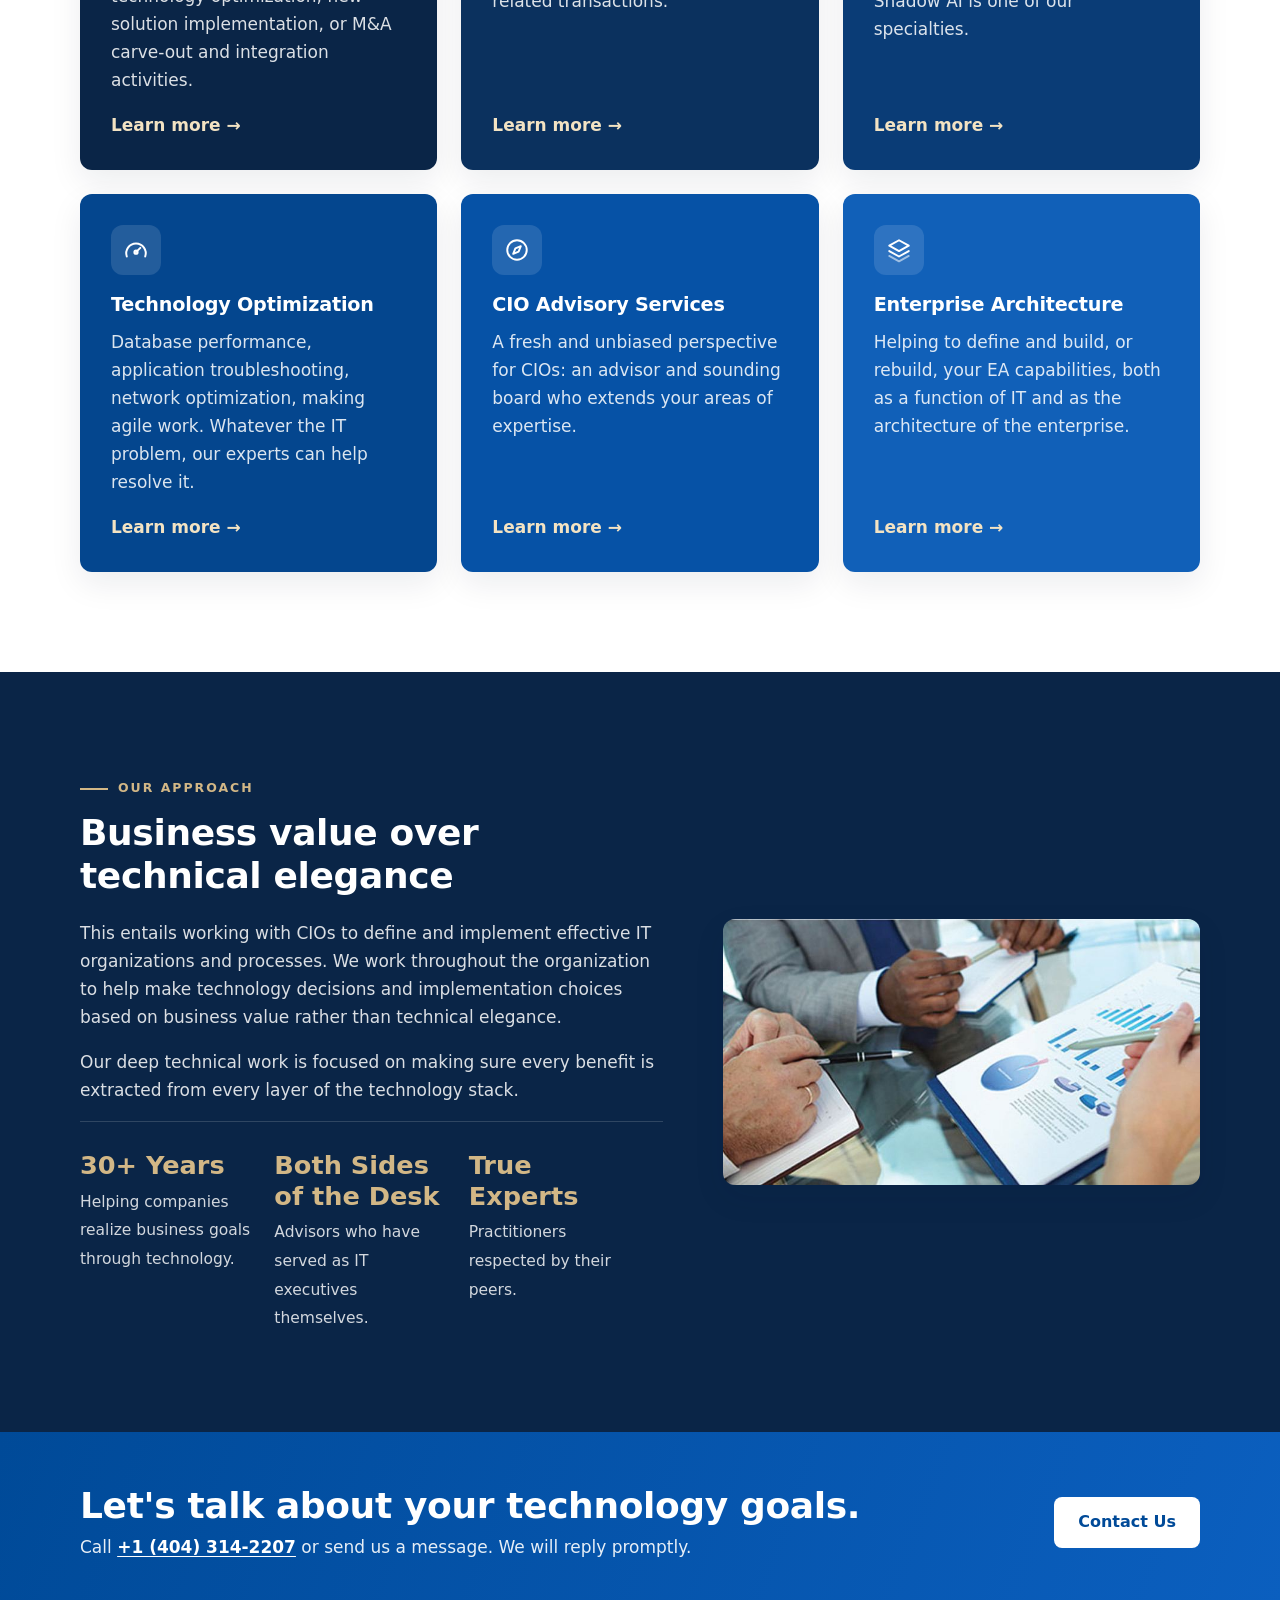
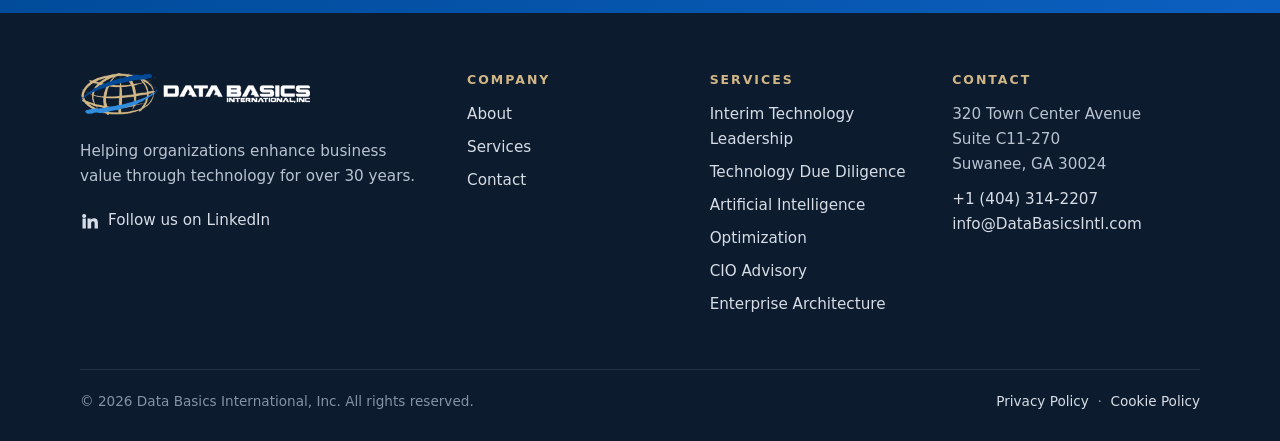
==== commit d7540a74: "Services edits, Due Diligence list, footer blurb, gold bullets" ====
--- a/index.html
+++ b/index.html
@@ -13,7 +13,7 @@
   <link rel="preconnect" href="https://fonts.googleapis.com">
   <link rel="preconnect" href="https://fonts.gstatic.com" crossorigin>
   <link href="https://fonts.googleapis.com/css2?family=Inter:wght@400;500;600&family=Plus+Jakarta+Sans:wght@600;700;800&display=swap" rel="stylesheet">
-  <link rel="stylesheet" href="css/styles.css?v=13">
+  <link rel="stylesheet" href="css/styles.css?v=14">
 </head>
 <body>
   <a class="skip-link" href="#main">Skip to content</a>
@@ -135,7 +135,7 @@
       <div class="footer-grid">
         <div>
           <a class="logo" href="./"><img src="images/logo-horizontal-light.png" alt="Data Basics International, Inc." width="702" height="128" loading="lazy"></a>
-          <p style="margin-top:16px">Enabling Business through technology. Helping organizations enhance business value through technology for over 30 years.</p>
+          <p style="margin-top:16px">Helping organizations enhance business value through technology for over 30 years.</p>
           <a class="social" href="https://www.linkedin.com/company/11306649/" rel="noopener" target="_blank"><svg viewBox="0 0 24 24" fill="currentColor" aria-hidden="true"><path d="M4.98 3.5a2.5 2.5 0 1 1 0 5 2.5 2.5 0 0 1 0-5zM3 9h4v12H3zM9 9h3.8v1.7h.1c.5-1 1.8-2 3.8-2 4 0 4.8 2.6 4.8 6V21h-4v-5.6c0-1.3 0-3-1.9-3s-2.2 1.5-2.2 2.9V21H9z"/></svg> Follow us on LinkedIn</a>
         </div>
         <div>
--- a/css/styles.css
+++ b/css/styles.css
@@ -5,6 +5,7 @@
   --navy-ink: #0d1b2e;    /* headings */
   --blue: #318dde;        /* logo swoosh */
   --tan: #d2b786;         /* logo globe */
+  --gold: #d9a93f;        /* bullets: warmer gold to match the logo */
   --tan-light: #f6f0e4;
   --ink: #1f2a37;
   --muted: #586474;
@@ -234,12 +235,12 @@
 .industries-card h3 { color: #fff; font-size: 1.35rem; margin-bottom: 18px; }
 .industries { list-style: none; margin: 0; padding: 0; columns: 2; column-gap: 28px; }
 .industries li { break-inside: avoid; position: relative; padding: 7px 0 7px 20px; border-bottom: 1px solid rgba(255,255,255,0.1); color: rgba(255,255,255,0.92); }
-.industries li::before { content: ""; position: absolute; left: 0; top: 50%; width: 8px; height: 8px; margin-top: -4px; border-radius: 50%; background: var(--tan); }
+.industries li::before { content: ""; position: absolute; left: 0; top: 50%; width: 8px; height: 8px; margin-top: -4px; border-radius: 50%; background: var(--gold); }
 @media (max-width: 400px) { .industries { columns: 1; } }
 
 /* Services page: graded cards */
 .service-card { scroll-margin-top: 96px; }
 .service-card h3 { font-size: 1.3rem; }
 .card-feature .checks li { color: rgba(255,255,255,0.9); font-size: 0.97rem; }
-.card-feature .checks li::before { background-color: var(--tan); }
+.card-feature .checks li::before { background: var(--gold) url("data:image/svg+xml,%3Csvg xmlns='http://www.w3.org/2000/svg' viewBox='0 0 24 24' fill='none' stroke='%230a2547' stroke-width='3.5' stroke-linecap='round' stroke-linejoin='round'%3E%3Cpath d='M5 12l5 5L20 7'/%3E%3C/svg%3E") center / 12px no-repeat; }
 .card-feature .checks { margin-bottom: 0; }
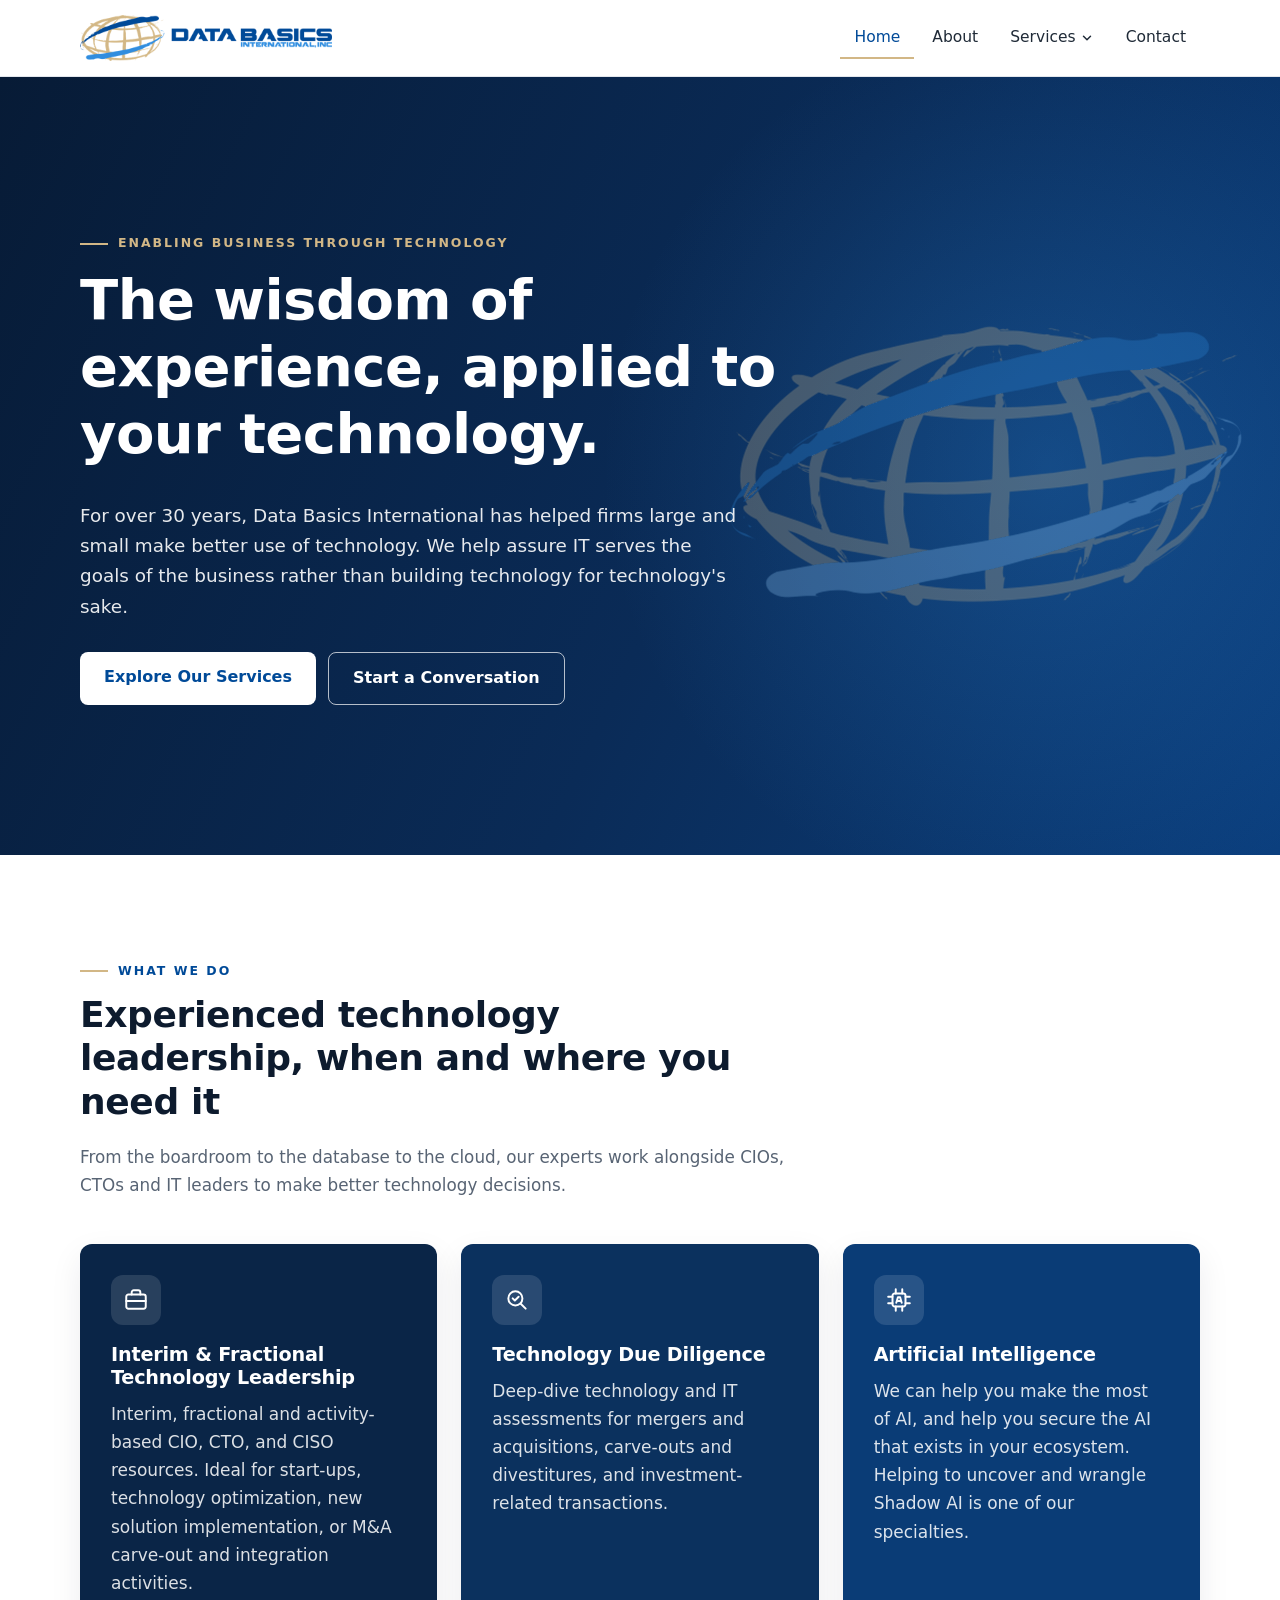
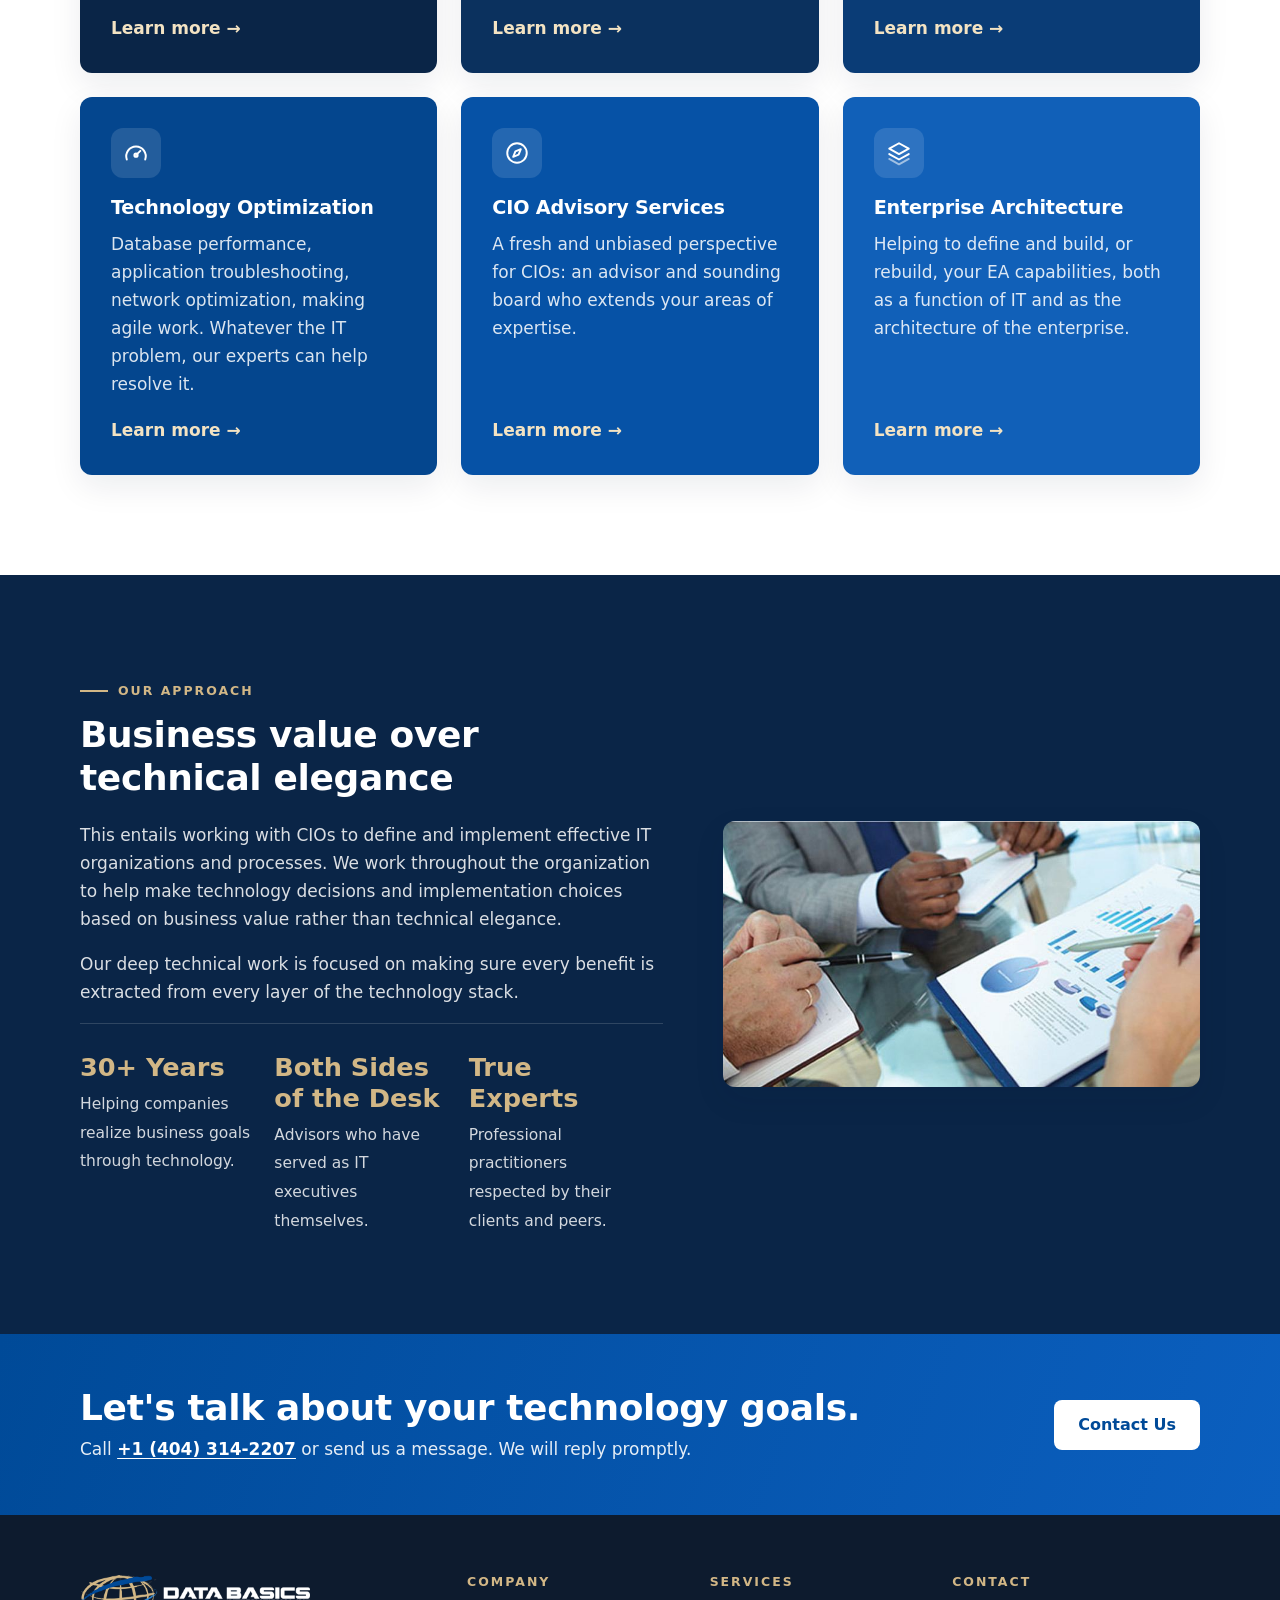
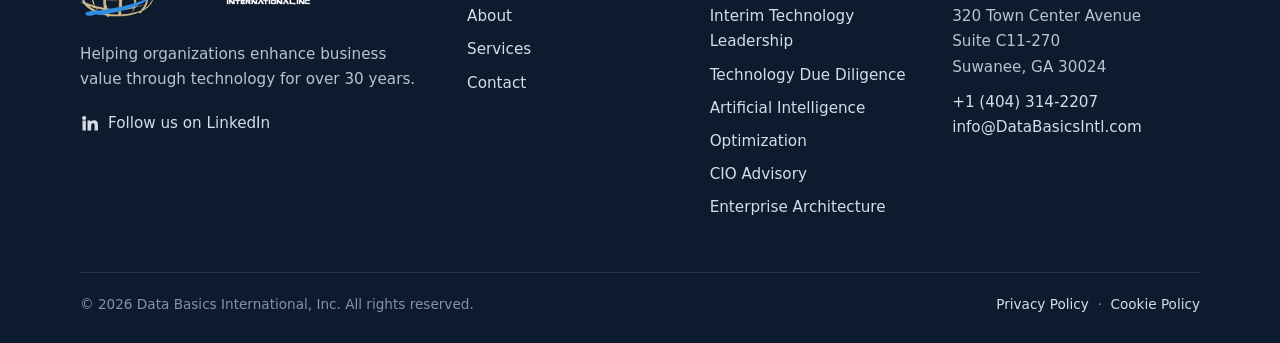
==== commit 7ea7f647: "Home: faint-globe banner like inner pages, pillar text; About: graded cards; consent checkbox text/l" ====
--- a/index.html
+++ b/index.html
@@ -13,7 +13,7 @@
   <link rel="preconnect" href="https://fonts.googleapis.com">
   <link rel="preconnect" href="https://fonts.gstatic.com" crossorigin>
   <link href="https://fonts.googleapis.com/css2?family=Inter:wght@400;500;600&family=Plus+Jakarta+Sans:wght@600;700;800&display=swap" rel="stylesheet">
-  <link rel="stylesheet" href="css/styles.css?v=14">
+  <link rel="stylesheet" href="css/styles.css?v=15">
 </head>
 <body>
   <a class="skip-link" href="#main">Skip to content</a>
@@ -112,7 +112,7 @@
           <div class="pillars">
             <div><strong>30+ Years</strong><span>Helping companies realize business goals through technology.</span></div>
             <div><strong>Both Sides of the Desk</strong><span>Advisors who have served as IT executives themselves.</span></div>
-            <div><strong>True Experts</strong><span>Practitioners respected by their peers.</span></div>
+            <div><strong>True Experts</strong><span>Professional practitioners respected by their clients and peers.</span></div>
           </div>
         </div>
         <img src="images/consultation.jpg" alt="Consultants reviewing charts and reports at a meeting" width="800" height="446" loading="lazy">
--- a/css/styles.css
+++ b/css/styles.css
@@ -84,13 +84,12 @@
 /* Hero */
 .hero { position: relative; color: #fff; background: var(--navy-dark); overflow: hidden; }
 .hero::before { content: ""; position: absolute; inset: 0; background: linear-gradient(100deg, rgba(10,37,71,0.95) 0%, rgba(10,37,71,0.82) 48%, rgba(0,74,152,0.45) 100%); }
-.hero.hero-logo { background: radial-gradient(circle at 76% 50%, rgba(49,141,222,0.28), rgba(49,141,222,0) 38%), linear-gradient(115deg, #071b36 0%, #0a2b57 55%, #0b3f7e 100%); }
+.hero.hero-logo { background: radial-gradient(circle at 82% 50%, rgba(49,141,222,0.26), rgba(49,141,222,0) 40%), linear-gradient(115deg, #071b36 0%, #0a2b57 55%, #0b3f7e 100%); }
 .hero.hero-logo::before { background: none; }
-.hero.hero-logo::after { content: ""; position: absolute; right: 4%; top: 50%; transform: translateY(-50%); width: min(40vw, 580px); aspect-ratio: 984 / 538; background: url("../images/hero-logo-globe.png") center / contain no-repeat; opacity: 0.92; pointer-events: none; }
+/* same faint logo globe as the inner-page banners, a little larger for the home page */
+.hero.hero-logo::after { content: ""; position: absolute; right: 3%; top: 50%; transform: translateY(-50%); width: min(40vw, 560px); aspect-ratio: 984 / 538; background: url("../images/hero-logo-globe.png") center / contain no-repeat; opacity: 0.28; pointer-events: none; }
 .hero.hero-logo .container { z-index: 1; }
-.hero.hero-logo h1, .hero.hero-logo p { max-width: 30rem; }
-@media (max-width: 1100px) { .hero.hero-logo::after { width: 38vw; right: 2%; opacity: 0.6; } }
-@media (max-width: 880px) { .hero.hero-logo::after { width: 90vw; right: -20vw; top: 62%; opacity: 0.18; } }
+@media (max-width: 880px) { .hero.hero-logo::after { width: 80vw; right: -20vw; opacity: 0.14; } }
 .hero .container { position: relative; padding-top: clamp(76px, 12vw, 150px); padding-bottom: clamp(76px, 12vw, 150px); }
 .hero h1 { color: #fff; max-width: 14em; }
 .hero p { font-size: 1.15rem; max-width: 36em; color: rgba(255,255,255,0.9); }
@@ -200,6 +199,7 @@
 .file-list li { padding: 4px 0; border-bottom: 1px solid var(--line); }
 .file-list .err { color: #b42318; }
 .consent { display: flex; gap: 10px; align-items: flex-start; font-weight: 400; font-size: 0.93rem; }
+.consent span { flex: 1; }
 .consent input { margin-top: 3px; width: 20px; height: 20px; flex: none; accent-color: var(--navy); }
 .form-status { margin-top: 14px; font-weight: 500; }
 .form-status.error { color: #b42318; }
@@ -243,4 +243,9 @@
 .service-card h3 { font-size: 1.3rem; }
 .card-feature .checks li { color: rgba(255,255,255,0.9); font-size: 0.97rem; }
 .card-feature .checks li::before { background: var(--gold) url("data:image/svg+xml,%3Csvg xmlns='http://www.w3.org/2000/svg' viewBox='0 0 24 24' fill='none' stroke='%230a2547' stroke-width='3.5' stroke-linecap='round' stroke-linejoin='round'%3E%3Cpath d='M5 12l5 5L20 7'/%3E%3C/svg%3E") center / 12px no-repeat; }
-.card-feature .checks { margin-bottom: 0; }+.card-feature .checks { margin-bottom: 0; }
+
+/* Three graded cards (About page) */
+.graded-3 .card-feature:nth-child(1) { --card-bg: #0a2547; }
+.graded-3 .card-feature:nth-child(2) { --card-bg: #0a3c76; }
+.graded-3 .card-feature:nth-child(3) { --card-bg: #0652a6; }
